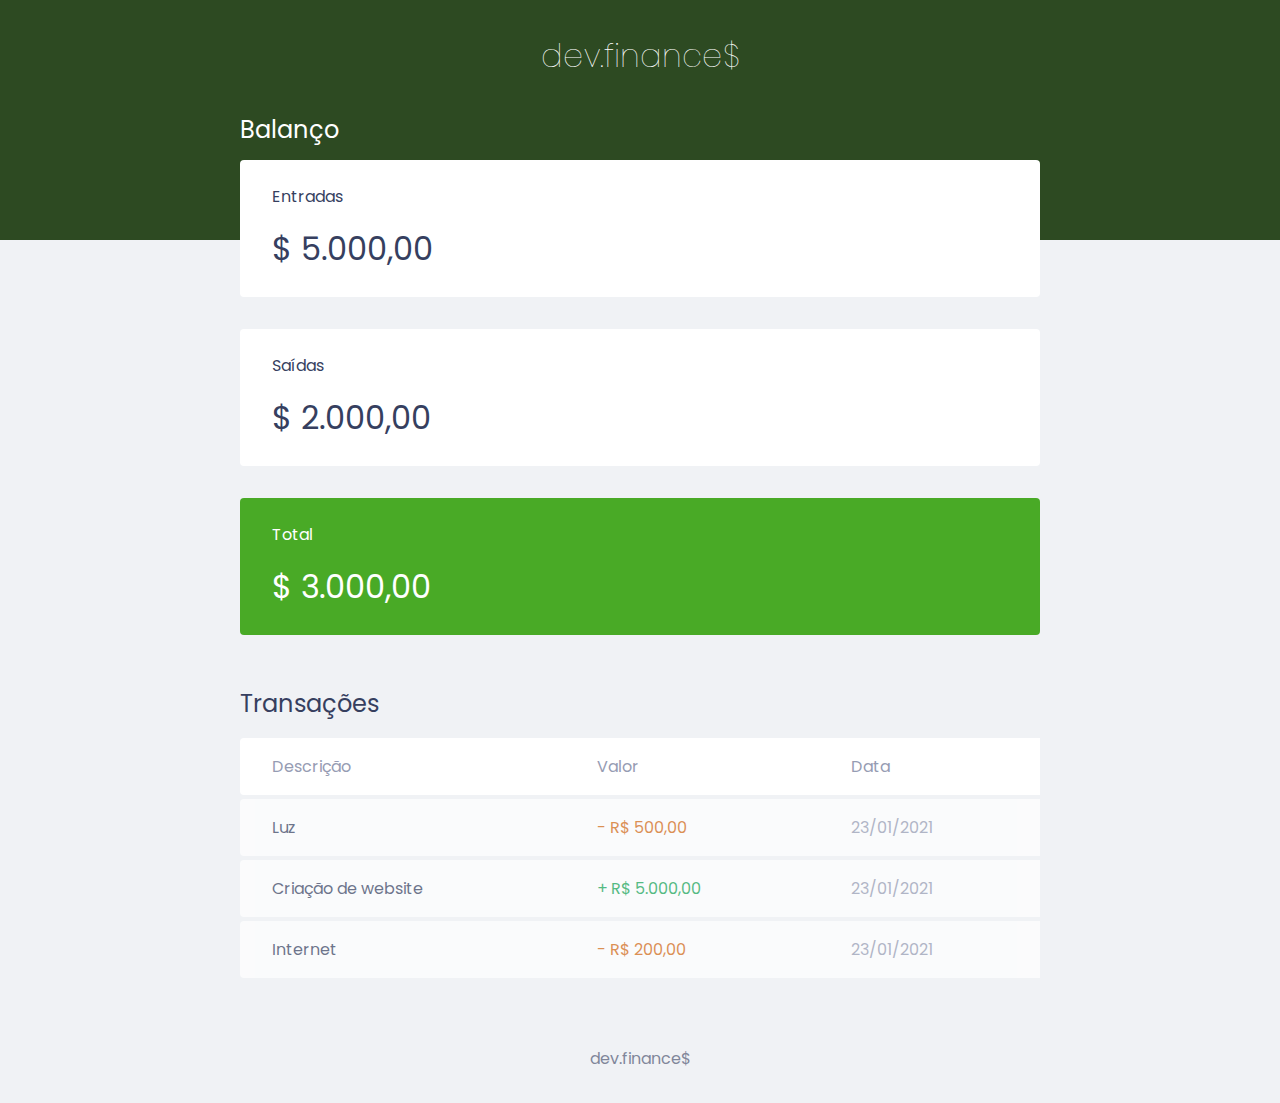
==== index.html @ 05aa0db2 "Firs_Class" ====
<!DOCTYPE html>
<html lang="pt-br">

<head>
	<meta charset="UTF-8">
	<meta http-equiv="X-UA-Compatible" content="IE=edge">
	<meta name="viewport" content="width=device-width, initial-scale=1.0">
	<title>dev.finance$</title>

	<link rel="stylesheet" href="./style.css">
	<link rel="preconnect" href="https://fonts.googleapis.com">
	<link rel="preconnect" href="https://fonts.gstatic.com" crossorigin>
	<link href="https://fonts.googleapis.com/css2?family=Poppins:wght@100;400;700&display=swap" rel="stylesheet">

</head>

<body>
	<header>
		<h1 id="logo">dev.finance$</h1>
	</header>
	<main class="container">
		<section id="balance">
			<h2>Balanço</h2>

			<div class="card">
				<h3>Entradas</h3>
				<p>$ 5.000,00</p>
			</div>
			
			<div class="card">
				<h3>Saídas</h3>
				<p>$ 2.000,00</p>
			</div>
			
			<div class="card green">
				<h3>Total</h3>
				<p>$ 3.000,00</p>
			</div>

		</section>

		<section id="transaction">
			<h2>Transações</h2>
			<table id="data-table">
				<thead>
					<tr>
						<th>Descrição</th>
						<th>Valor</th>
						<th>Data</th>
					</tr>
				</thead>
				<tbody>
					<tr>
						<td class="description">Luz</td>
						<td class="expense">- R$ 500,00</td>
						<td class="date">23/01/2021</td>
					</tr>
					<tr>
						<td class="description">Criação de website</td>
						<td class="income">+ R$ 5.000,00</td>
						<td class="date">23/01/2021</td>
					</tr>
					<tr>
						<td class="description">Internet</td>
						<td class="expense">- R$ 200,00</td>
						<td class="date">23/01/2021</td>
					</tr>
				</tbody>
			</table>
		</section>

	</main>
	<footer>
		<p>dev.finance$</p>
	</footer>

</body>

</html>
---- style.css ----
/* Global */
:root {
    --dark-blue: #363f5f;
}
* {
    margin: 0;
    padding: 0%;
    box-sizing: border-box;
}

body {
    background: #f0f2f5;
    font-family: 'Poppins', sans-serif;
}

.container {
    width: min(90vw, 800px);
    margin: auto;
}
/* Titles */
h2 {
    margin-top: 3.2rem;
    margin-bottom: 0.8rem;
    color: var(--dark-blue);
    font-weight: normal;
}
/* Header */
header {
    background: #2d4a22;
    padding: 2rem 0 10rem;
    text-align: center;
}
#logo {
    color: #fff;
    font-weight: 100;

}

/* Balance */
#balance{
    margin-top: -8rem;
}
#balance h2 {
    color: white;
    margin-top: 0;

}

/* Cards */
.card {
    background: white;
    padding: 1.5rem 2rem;
    border-radius: 0.25rem;
    margin-bottom: 2rem;
    color: var(--dark-blue);
}

.card h3 {
    font-weight: normal;
    font-size: 1rem;
}
.card p {
    font-size: 2rem;
    line-height: 3rem;
    margin-top: 1rem;
}
.card.green {
    background: #49aa26;
    color: white;
}

/* Table */
#data-table {
    width: 100%;
    border-spacing: 0 0.3rem;
    color: #969cb3;
}

table thead tr th:first-child, 
table tbody tr td:first-child {
    border-radius: 0.25rem 0 0 0.25rem;
}

table th {
    background: white;
    font-weight: normal;
    padding: 1rem 2rem;
    text-align: left;       
}

table tbody tr {
    opacity: 0.7;
}

table tbody tr:hover {
    opacity: 1;
}

table tbody td {
    background: white;
    padding: 1rem 2rem;
}

td.description {
    color: var(--dark-blue);
}

td.income {
    color: #12a454;
}

td.expense {
    color: #d36810;
}

/* Footer */
footer {
    text-align: center;
    padding: 4rem 0 2rem;
    color: var(--dark-blue);
    opacity: 0.6;
}
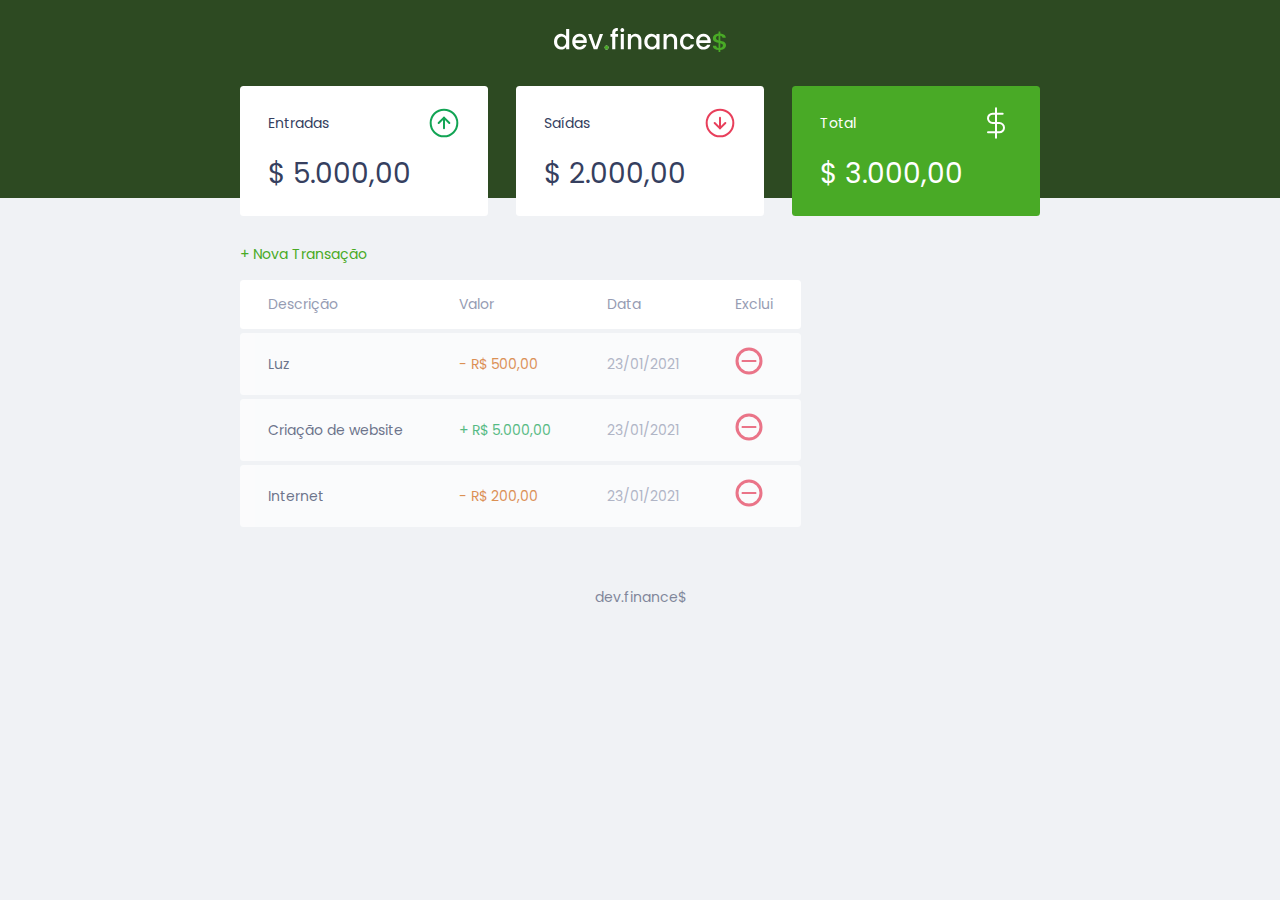
==== commit 6b0bfca8: "Aula 02 - responsabilidade" ====
--- a/index.html
+++ b/index.html
@@ -16,37 +16,50 @@
 
 <body>
 	<header>
-		<h1 id="logo">dev.finance$</h1>
+		<img src="./assets/logo.svg" alt="Logo Dev Finance">
 	</header>
 	<main class="container">
 		<section id="balance">
-			<h2>Balanço</h2>
+			<h2 class="sr-only">Balanço</h2>
 
 			<div class="card">
-				<h3>Entradas</h3>
+				<h3>
+					<span>Entradas</span>
+					<img src="./assets/income.svg" alt="Imagem de entrada financeira">
+				</h3>
 				<p>$ 5.000,00</p>
 			</div>
-			
+
 			<div class="card">
-				<h3>Saídas</h3>
+				<h3>
+					<span>Saídas</span>
+					<img src="./assets/expense.svg" alt="Imagem de saída financeira">
+				</h3>
 				<p>$ 2.000,00</p>
 			</div>
-			
+
 			<div class="card green">
-				<h3>Total</h3>
+				<h3>
+					<span>Total</span>
+					<img src="./assets/total.svg" alt="Imagem de total">
+				</h3>
 				<p>$ 3.000,00</p>
 			</div>
 
 		</section>
 
 		<section id="transaction">
-			<h2>Transações</h2>
+			<h2 class="sr-only">Transações</h2>
+
+			<a href="#" class="button new">+ Nova Transação</a>
+
 			<table id="data-table">
 				<thead>
 					<tr>
 						<th>Descrição</th>
 						<th>Valor</th>
 						<th>Data</th>
+						<th>Exclui</th>
 					</tr>
 				</thead>
 				<tbody>
@@ -54,16 +67,25 @@
 						<td class="description">Luz</td>
 						<td class="expense">- R$ 500,00</td>
 						<td class="date">23/01/2021</td>
+						<td>
+							<img src="./assets/minus.svg" alt="Remover Transação">
+						</td>
 					</tr>
 					<tr>
 						<td class="description">Criação de website</td>
 						<td class="income">+ R$ 5.000,00</td>
 						<td class="date">23/01/2021</td>
+						<td>
+							<img src="./assets/minus.svg" alt="Remover Transação">
+						</td>
 					</tr>
 					<tr>
 						<td class="description">Internet</td>
 						<td class="expense">- R$ 200,00</td>
 						<td class="date">23/01/2021</td>
+						<td>
+							<img src="./assets/minus.svg" alt="Remover Transação">
+						</td>
 					</tr>
 				</tbody>
 			</table>
--- a/style.css
+++ b/style.css
@@ -13,6 +13,22 @@
     font-family: 'Poppins', sans-serif;
 }
 
+html {
+    font-size: 93.75%; /* o mesmo que 15px*/
+}
+
+.sr-only {
+    position: absolute;
+    width: 1px;
+    height: 1px;
+    padding: 0;
+    margin: -1px;
+    overflow: hidden;
+    clip: rect(0, 0, 0, 0);
+    white-space: nowrap;
+    border-width: 0;
+}
+
 .container {
     width: min(90vw, 800px);
     margin: auto;
@@ -24,6 +40,26 @@
     color: var(--dark-blue);
     font-weight: normal;
 }
+
+/* Links & Buttons */
+
+a {
+    color:#49aa26;
+    text-decoration: none;
+    
+}
+
+a:hover {
+    text-decoration: underline;
+    color: #3dd705;
+}
+
+.button.new {
+    display: inline-block;
+    margin-bottom: .8rem;
+}
+
+
 /* Header */
 header {
     background: #2d4a22;
@@ -58,6 +94,10 @@
 .card h3 {
     font-weight: normal;
     font-size: 1rem;
+
+    display: flex;
+    align-items: center;
+    justify-content: space-between;
 }
 .card p {
     font-size: 2rem;
@@ -71,14 +111,22 @@
 
 /* Table */
 #data-table {
+    display: block;
     width: 100%;
     border-spacing: 0 0.3rem;
     color: #969cb3;
+
+    overflow-x: auto;
 }
 
 table thead tr th:first-child, 
 table tbody tr td:first-child {
     border-radius: 0.25rem 0 0 0.25rem;
+}
+
+table thead tr th:last-child, 
+table tbody tr td:last-child {
+    border-radius: 0 0.25rem 0.25rem 0;
 }
 
 table th {
@@ -120,3 +168,15 @@
     color: var(--dark-blue);
     opacity: 0.6;
 }
+
+/* Responsive */
+@media (min-width: 800px) {
+    html {
+        font-size: 87.5%;
+    }
+    #balance {
+        display: grid;
+        grid-template-columns: repeat(3, 1fr);
+        gap: 2rem;
+    }
+{}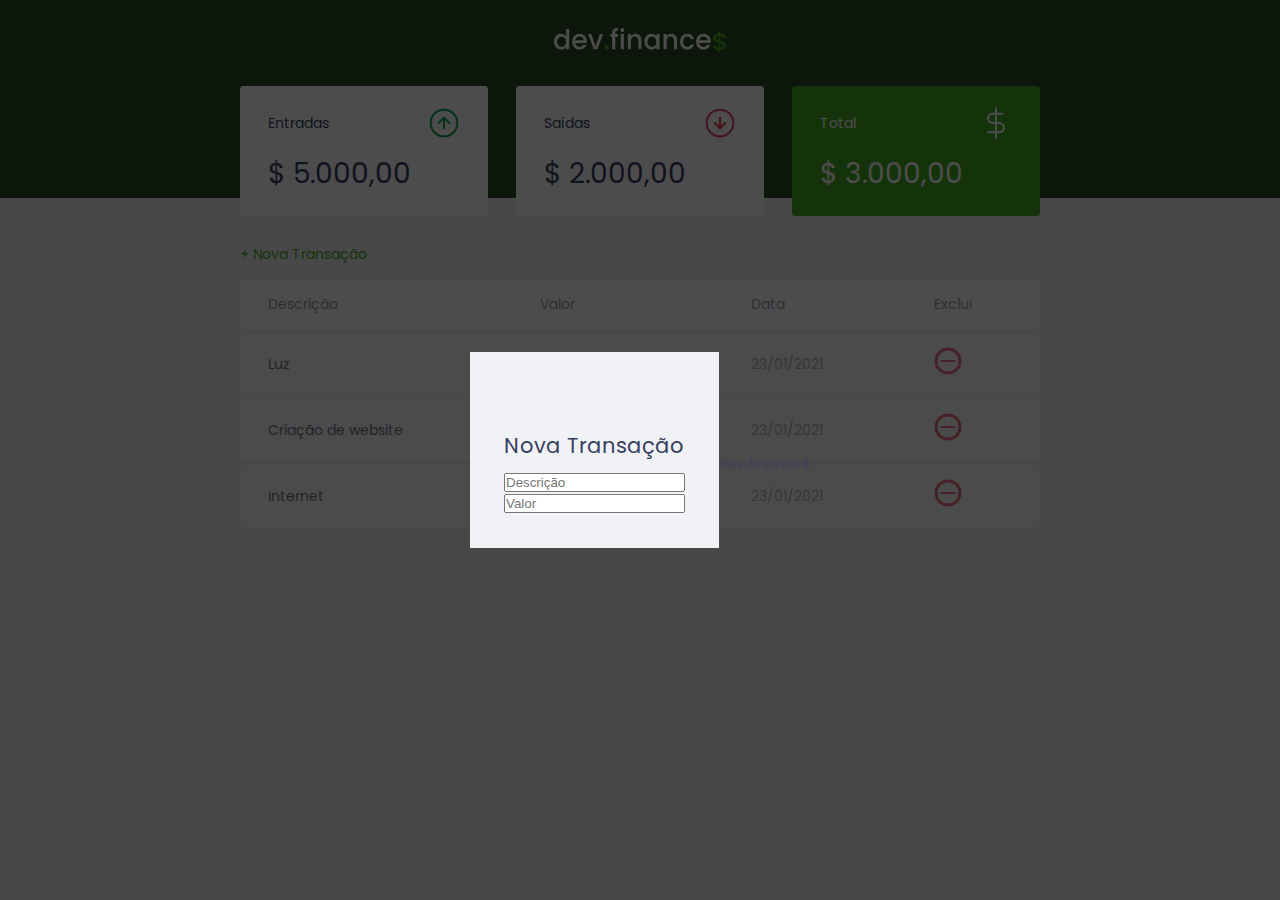
==== commit add593fd: "Form" ====
--- a/index.html
+++ b/index.html
@@ -92,6 +92,40 @@
 		</section>
 
 	</main>
+
+	<div class="modal-overlay active">
+		<div class="modal">
+			<div id="form">
+				<h2>Nova Transação</h2>
+				<form action="">
+					<div class="input-group">
+						<label 
+							class="sr-only" 
+							form="description">Descrição
+						</label>
+							<input 
+							type="text" 
+							id="description" 
+							name="description"
+							placeholder="Descrição"
+						/>
+						<div class="input-group">
+							<label 
+								class="sr-only" 
+								form="amount">Valor
+							</label>
+								<input 
+								type="number" 
+								id="amount" 
+								name="amount"
+								placeholder="Valor"
+						/>	
+					</div>
+				</form>
+			</div>
+		</div>
+	</div>
+
 	<footer>
 		<p>dev.finance$</p>
 	</footer>
--- a/style.css
+++ b/style.css
@@ -110,13 +110,15 @@
 }
 
 /* Table */
+#transaction  {
+    display: block;
+    width: 100%;
+    overflow-x: auto;
+}
 #data-table {
-    display: block;
     width: 100%;
     border-spacing: 0 0.3rem;
     color: #969cb3;
-
-    overflow-x: auto;
 }
 
 table thead tr th:first-child, 
@@ -160,6 +162,31 @@
 td.expense {
     color: #d36810;
 }
+
+/* Modal */
+.modal-overlay {
+    width: 100%;
+    height: 100%;
+    background-color: rgba(0, 0, 0, 0.7);
+    position:fixed;
+    top: 0;
+    display: flex;
+    align-items: center;
+    justify-content: center;
+    opacity: 0;
+    visibility: hidden;
+}
+
+.modal-overlay.active {
+    opacity: 1;
+    visibility: visible;   
+}
+.modal {
+    background: #f0f2f5;
+    padding: 2.4rem;
+    position: relative;
+}
+
 
 /* Footer */
 footer {
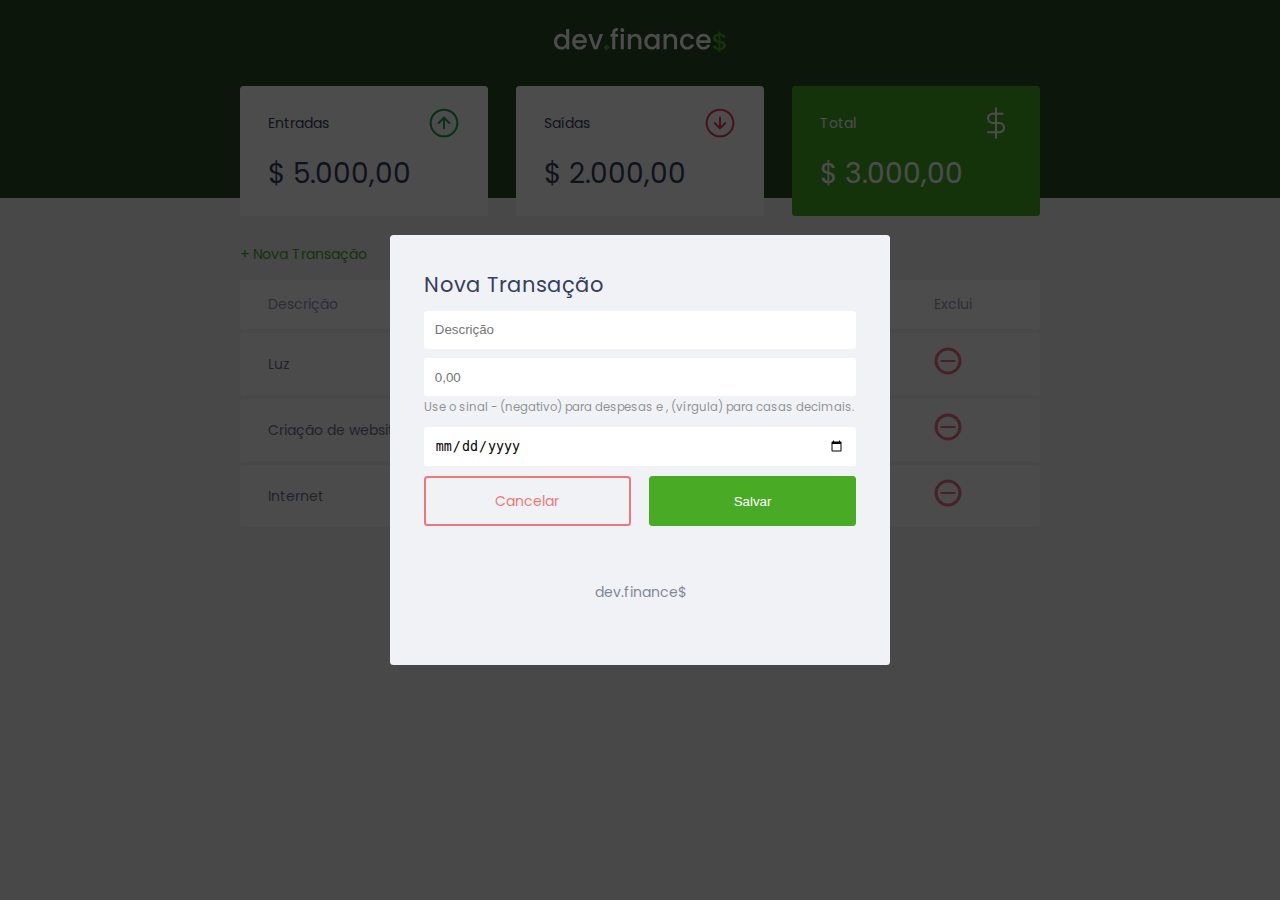
==== commit 7a31cb30: "Edit_final_aula02" ====
--- a/index.html
+++ b/index.html
@@ -115,11 +115,30 @@
 								form="amount">Valor
 							</label>
 								<input 
-								type="number" 
+								type="number"
+								step="0.01" 
 								id="amount" 
 								name="amount"
-								placeholder="Valor"
-						/>	
+								placeholder="0,00"
+						/>
+						<small class="help">Use o sinal - (negativo) para despesas 
+							e , (vírgula) para casas decimais.
+						</small>
+						<div class="input-group">
+							<label 
+								class="sr-only" 
+								form="date">Data
+							</label>
+								<input 
+								type="date" 
+								id="date" 
+								name="date"
+							/>
+						<div class="input-group actions">
+							<a href="#" class="button cancel">Cancelar</a>
+							<button>Salvar</button>
+						</div>
+							
 					</div>
 				</form>
 			</div>
--- a/style.css
+++ b/style.css
@@ -1,6 +1,9 @@
 /* Global */
 :root {
     --dark-blue: #363f5f;
+    --green-button: #49aa26;
+    --light-green: #3dd705;
+    --red: #e92929;
 }
 * {
     margin: 0;
@@ -33,6 +36,7 @@
     width: min(90vw, 800px);
     margin: auto;
 }
+
 /* Titles */
 h2 {
     margin-top: 3.2rem;
@@ -44,14 +48,28 @@
 /* Links & Buttons */
 
 a {
-    color:#49aa26;
+    color: var(--green-button);
     text-decoration: none;
-    
 }
 
 a:hover {
     text-decoration: underline;
-    color: #3dd705;
+    color: var(--light-green);
+}
+
+button {
+    width: 100%;
+    height: 50px;
+    border: none;
+    color: white;
+    background: var(--green-button);
+    border-radius: 0.25rem;
+    padding: 0;
+    cursor: pointer;
+}
+
+button:hover {
+    background: var(--light-green);
 }
 
 .button.new {
@@ -59,6 +77,21 @@
     margin-bottom: .8rem;
 }
 
+.button.cancel {
+    color: var(--red);
+    border: 2px var(--red) solid;
+    border-radius: 0.25rem;
+    width: auto;
+    height: 50px;
+    display: flex;
+    align-items: center;
+    justify-content: center;
+    opacity: 0.6;
+}
+
+.button.cancel:hover {
+    opacity: 1;
+}
 
 /* Header */
 header {
@@ -105,7 +138,7 @@
     margin-top: 1rem;
 }
 .card.green {
-    background: #49aa26;
+    background: var(--green-button);
     color: white;
 }
 
@@ -185,9 +218,45 @@
     background: #f0f2f5;
     padding: 2.4rem;
     position: relative;
-}
-
-
+    width: 90%;
+    max-width: 500px;
+    border-radius: 0.25rem;
+}
+
+/* Modal */
+#form {
+    max-width: 500px;   
+}
+
+#form h2 {
+    margin-top: 0;
+}
+
+input {
+    border: none;
+    border-radius: 0.2rem;
+    padding: 0.8rem;
+    width: 100%;
+}
+
+.input-group {
+    margin-top: 0.7rem;
+}
+
+.input-group small {
+    opacity: 0.4;
+}
+
+.input-group.actions {
+    display: flex;
+    justify-content: space-between;
+    align-items: center;
+}
+
+.input-group.actions .button,
+.input-group.actions button {
+    width: 48%;
+}
 /* Footer */
 footer {
     text-align: center;
@@ -206,4 +275,4 @@
         grid-template-columns: repeat(3, 1fr);
         gap: 2rem;
     }
-{}+}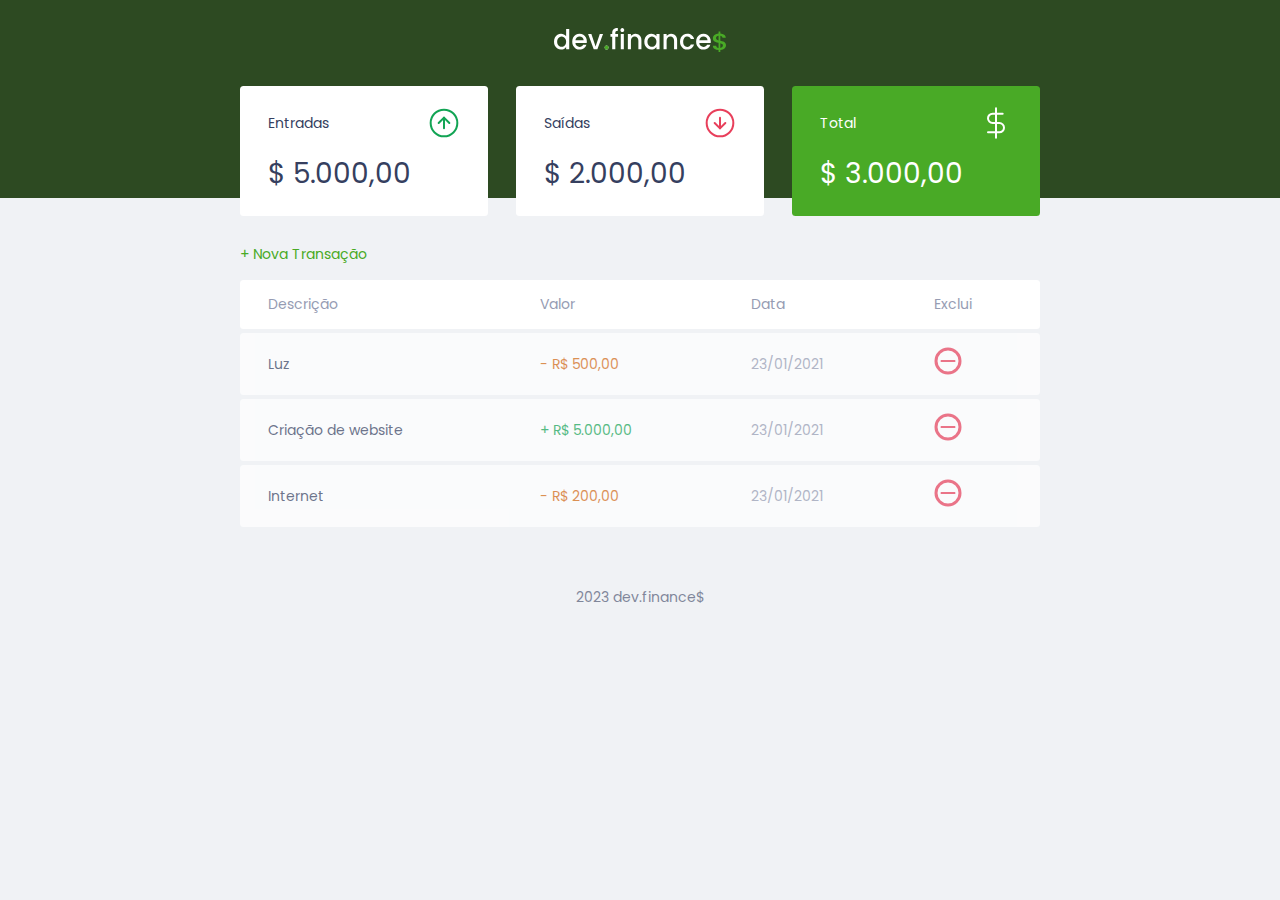
==== commit 93621399: "Finalizado_HTML_CSS" ====
--- a/index.html
+++ b/index.html
@@ -51,7 +51,7 @@
 		<section id="transaction">
 			<h2 class="sr-only">Transações</h2>
 
-			<a href="#" class="button new">+ Nova Transação</a>
+			<a href="#" onclick="Modal.open()" class="button new">+ Nova Transação</a>
 
 			<table id="data-table">
 				<thead>
@@ -93,62 +93,79 @@
 
 	</main>
 
-	<div class="modal-overlay active">
+	<div class="modal-overlay">
 		<div class="modal">
 			<div id="form">
 				<h2>Nova Transação</h2>
-				<form action="">
+				<form action="" onsubmit="Form.submit(event)">
+					<div class="input-group">
+						<label 
+							class="sr-only" for="description">Descrição</label>
+						<input 
+							type="text" 
+							id="description" 
+							name="description" 
+							placeholder="Descrição" 
+						/>
+					</div>
 					<div class="input-group">
 						<label 
 							class="sr-only" 
-							form="description">Descrição
-						</label>
-							<input 
-							type="text" 
-							id="description" 
-							name="description"
-							placeholder="Descrição"
+							for="amount">Valor</label>
+						<input 
+							type="number" 
+							step="0.01" 
+							id="amount" 
+							name="amount" 
+							placeholder="0,00" 
 						/>
-						<div class="input-group">
-							<label 
-								class="sr-only" 
-								form="amount">Valor
-							</label>
-								<input 
-								type="number"
-								step="0.01" 
-								id="amount" 
-								name="amount"
-								placeholder="0,00"
+						<small class="help">Use o sinal - (negativo) para despesas e , (vírgula) para casas decimais.</small>
+					</div>
+
+					<div class="input-group">
+						<label 
+							class="sr-only" 
+							for="date">Data</label>
+						<input 
+							type="date" 
+							id="date" 
+							name="date" 
 						/>
-						<small class="help">Use o sinal - (negativo) para despesas 
-							e , (vírgula) para casas decimais.
-						</small>
-						<div class="input-group">
-							<label 
-								class="sr-only" 
-								form="date">Data
-							</label>
-								<input 
-								type="date" 
-								id="date" 
-								name="date"
-							/>
-						<div class="input-group actions">
-							<a href="#" class="button cancel">Cancelar</a>
-							<button>Salvar</button>
-						</div>
-							
+					</div>
+					<div class="input-group actions">
+						<a 
+						onclick="Modal.close()" 
+						href="#" 
+						class="button cancel">Cancelar</a>
+						<button>Salvar</button>
 					</div>
 				</form>
 			</div>
 		</div>
 	</div>
+	
+	<footer><p>2023 dev.finance$</p></footer>
 
-	<footer>
-		<p>dev.finance$</p>
-	</footer>
+		<script>
+			const Modal = {
+    		open(){
+    		    // Abrir modal
+    		    // Adicionar a class active ao modal
+    		    document
+    		        .querySelector('.modal-overlay')
+    		        .classList
+    		        .add('active')
 
-</body>
-
+    		},
+    		close(){
+    		    // fechar o modal
+    		    // remover a class active do modal
+    		    document
+    		        .querySelector('.modal-overlay')
+    		        .classList
+    		        .remove('active')
+    		}
+		}
+		</script>
+	</body>
 </html>